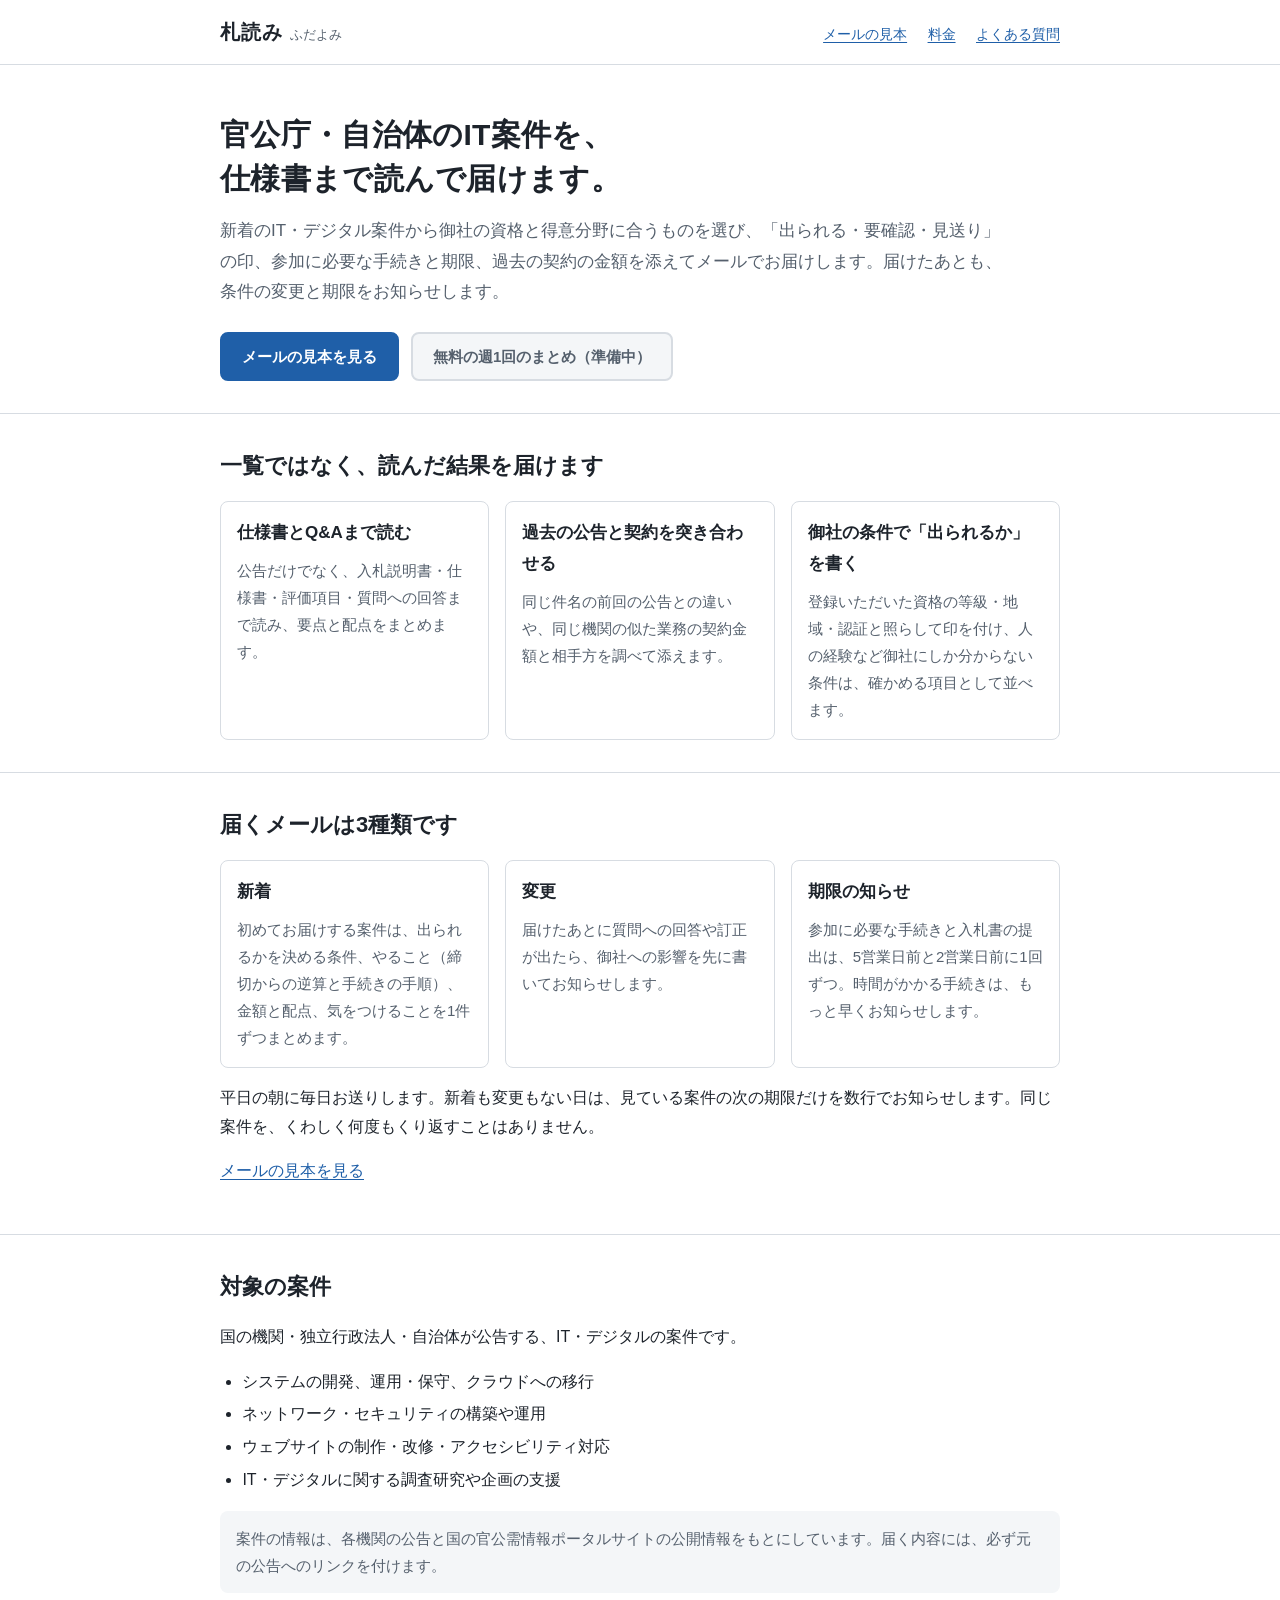
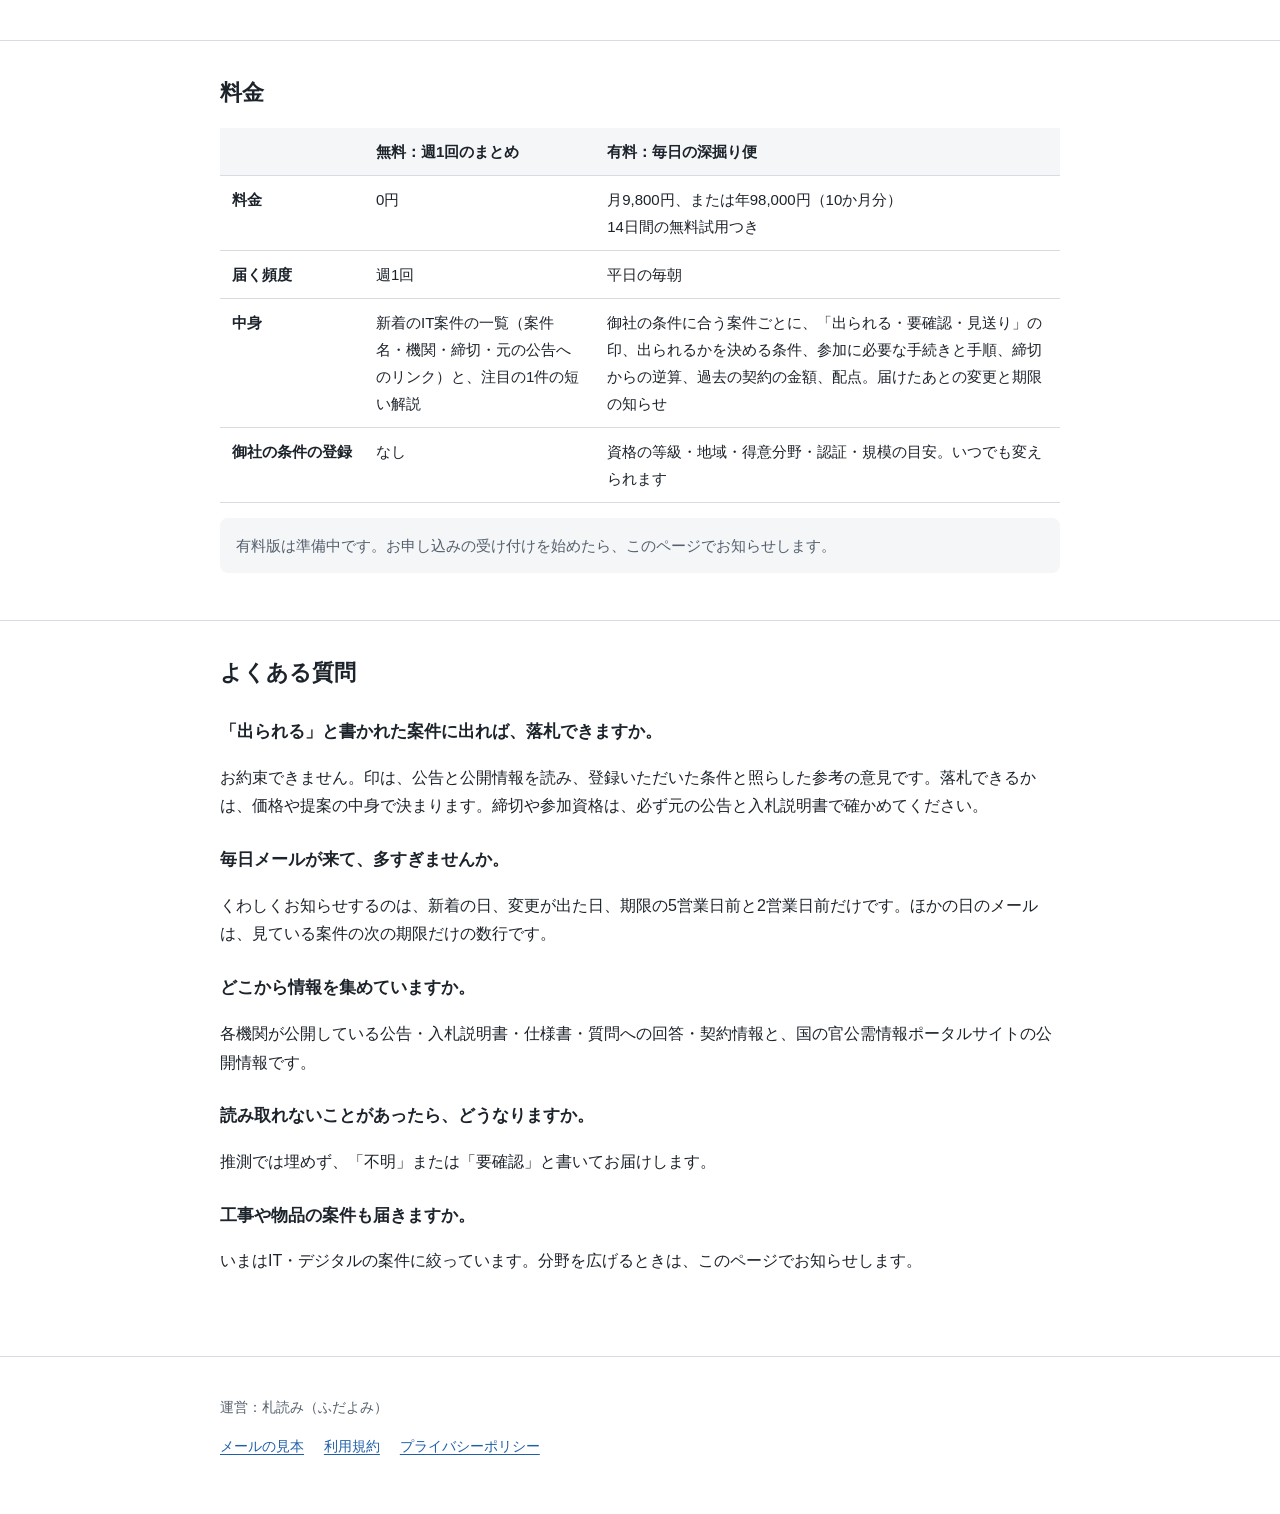
==== index.html @ 035d8d0e "札読みのサイトを公開する（トップ、メールの見本、案件ページ、利用規約、プライバシーポリシー） Co-Authored-By: Claude Opus 5.5 <noreply@anthropic.co" ====
<!doctype html>
<html lang="ja">
<head>
<meta charset="utf-8">
<meta name="viewport" content="width=device-width, initial-scale=1">
<title>札読み｜官公庁・自治体のIT案件を、仕様書まで読んで届ける</title>
<meta name="description" content="官公庁・自治体のIT・デジタル案件を、公告・仕様書・Q&Aまで読み、御社が出られるか、参加に必要な手続きと期限、過去の契約の金額を添えてメールで届けます。">
<link rel="stylesheet" href="style.css">
</head>
<body>
<a class="skip" href="#main">本文へ移動</a>
<header class="site">
  <div class="wrap">
    <a class="brand" href="./">札読み<small>ふだよみ</small></a>
    <nav class="site" aria-label="サイト内">
      <a href="samples/">メールの見本</a>
      <a href="#price">料金</a>
      <a href="#faq">よくある質問</a>
    </nav>
  </div>
</header>

<main id="main">
  <div class="wrap">
    <div class="hero">
      <h1>官公庁・自治体のIT案件を、<br>仕様書まで読んで届けます。</h1>
      <p class="lead">新着のIT・デジタル案件から御社の資格と得意分野に合うものを選び、「出られる・要確認・見送り」の印、参加に必要な手続きと期限、過去の契約の金額を添えてメールでお届けします。届けたあとも、条件の変更と期限をお知らせします。</p>
      <div class="actions">
        <a class="btn primary" href="samples/">メールの見本を見る</a>
        <span class="btn secondary" aria-disabled="true">無料の週1回のまとめ（準備中）</span>
      </div>
    </div>
  </div>

  <section aria-labelledby="why">
    <div class="wrap">
      <h2 id="why">一覧ではなく、読んだ結果を届けます</h2>
      <div class="grid3">
        <div class="card">
          <h3>仕様書とQ&amp;Aまで読む</h3>
          <p>公告だけでなく、入札説明書・仕様書・評価項目・質問への回答まで読み、要点と配点をまとめます。</p>
        </div>
        <div class="card">
          <h3>過去の公告と契約を突き合わせる</h3>
          <p>同じ件名の前回の公告との違いや、同じ機関の似た業務の契約金額と相手方を調べて添えます。</p>
        </div>
        <div class="card">
          <h3>御社の条件で「出られるか」を書く</h3>
          <p>登録いただいた資格の等級・地域・認証と照らして印を付け、人の経験など御社にしか分からない条件は、確かめる項目として並べます。</p>
        </div>
      </div>
    </div>
  </section>

  <section aria-labelledby="mail">
    <div class="wrap">
      <h2 id="mail">届くメールは3種類です</h2>
      <div class="grid3">
        <div class="card">
          <h3>新着</h3>
          <p>初めてお届けする案件は、出られるかを決める条件、やること（締切からの逆算と手続きの手順）、金額と配点、気をつけることを1件ずつまとめます。</p>
        </div>
        <div class="card">
          <h3>変更</h3>
          <p>届けたあとに質問への回答や訂正が出たら、御社への影響を先に書いてお知らせします。</p>
        </div>
        <div class="card">
          <h3>期限の知らせ</h3>
          <p>参加に必要な手続きと入札書の提出は、5営業日前と2営業日前に1回ずつ。時間がかかる手続きは、もっと早くお知らせします。</p>
        </div>
      </div>
      <p>平日の朝に毎日お送りします。新着も変更もない日は、見ている案件の次の期限だけを数行でお知らせします。同じ案件を、くわしく何度もくり返すことはありません。</p>
      <p><a href="samples/">メールの見本を見る</a></p>
    </div>
  </section>

  <section aria-labelledby="scope">
    <div class="wrap">
      <h2 id="scope">対象の案件</h2>
      <p>国の機関・独立行政法人・自治体が公告する、IT・デジタルの案件です。</p>
      <ul>
        <li>システムの開発、運用・保守、クラウドへの移行</li>
        <li>ネットワーク・セキュリティの構築や運用</li>
        <li>ウェブサイトの制作・改修・アクセシビリティ対応</li>
        <li>IT・デジタルに関する調査研究や企画の支援</li>
      </ul>
      <p class="note">案件の情報は、各機関の公告と国の官公需情報ポータルサイトの公開情報をもとにしています。届く内容には、必ず元の公告へのリンクを付けます。</p>
    </div>
  </section>

  <section id="price" aria-labelledby="price-h">
    <div class="wrap">
      <h2 id="price-h">料金</h2>
      <div class="table-scroll">
        <table>
          <thead>
            <tr><th scope="col"></th><th scope="col">無料：週1回のまとめ</th><th scope="col">有料：毎日の深掘り便</th></tr>
          </thead>
          <tbody>
            <tr><th scope="row">料金</th><td>0円</td><td>月9,800円、または年98,000円（10か月分）<br>14日間の無料試用つき</td></tr>
            <tr><th scope="row">届く頻度</th><td>週1回</td><td>平日の毎朝</td></tr>
            <tr><th scope="row">中身</th><td>新着のIT案件の一覧（案件名・機関・締切・元の公告へのリンク）と、注目の1件の短い解説</td><td>御社の条件に合う案件ごとに、「出られる・要確認・見送り」の印、出られるかを決める条件、参加に必要な手続きと手順、締切からの逆算、過去の契約の金額、配点。届けたあとの変更と期限の知らせ</td></tr>
            <tr><th scope="row">御社の条件の登録</th><td>なし</td><td>資格の等級・地域・得意分野・認証・規模の目安。いつでも変えられます</td></tr>
          </tbody>
        </table>
      </div>
      <p class="note">有料版は準備中です。お申し込みの受け付けを始めたら、このページでお知らせします。</p>
    </div>
  </section>

  <section id="faq" aria-labelledby="faq-h">
    <div class="wrap">
      <h2 id="faq-h">よくある質問</h2>
      <h3>「出られる」と書かれた案件に出れば、落札できますか。</h3>
      <p>お約束できません。印は、公告と公開情報を読み、登録いただいた条件と照らした参考の意見です。落札できるかは、価格や提案の中身で決まります。締切や参加資格は、必ず元の公告と入札説明書で確かめてください。</p>
      <h3>毎日メールが来て、多すぎませんか。</h3>
      <p>くわしくお知らせするのは、新着の日、変更が出た日、期限の5営業日前と2営業日前だけです。ほかの日のメールは、見ている案件の次の期限だけの数行です。</p>
      <h3>どこから情報を集めていますか。</h3>
      <p>各機関が公開している公告・入札説明書・仕様書・質問への回答・契約情報と、国の官公需情報ポータルサイトの公開情報です。</p>
      <h3>読み取れないことがあったら、どうなりますか。</h3>
      <p>推測では埋めず、「不明」または「要確認」と書いてお届けします。</p>
      <h3>工事や物品の案件も届きますか。</h3>
      <p>いまはIT・デジタルの案件に絞っています。分野を広げるときは、このページでお知らせします。</p>
    </div>
  </section>
</main>

<footer class="site">
  <div class="wrap">
    <p>運営：札読み（ふだよみ）</p>
    <p>
      <a href="samples/">メールの見本</a>
      <a href="terms.html">利用規約</a>
      <a href="privacy.html">プライバシーポリシー</a>
    </p>
  </div>
</footer>
</body>
</html>
---- style.css ----
:root {
  --ink: #1d232b;
  --quiet: #55606d;
  --line: #d7dce2;
  --paper: #ffffff;
  --band: #f4f6f8;
  --accent: #1f5fa8;
  --accent-ink: #ffffff;
  --mark: #fff4d6;
}

* { box-sizing: border-box; }

html { -webkit-text-size-adjust: 100%; }

body {
  margin: 0;
  background: var(--paper);
  color: var(--ink);
  font-family: "Hiragino Sans", "Hiragino Kaku Gothic ProN", "Noto Sans JP", "Yu Gothic UI", "Meiryo", sans-serif;
  font-size: 16px;
  line-height: 1.8;
}

a { color: var(--accent); text-underline-offset: 3px; }
a:focus-visible, button:focus-visible { outline: 3px solid var(--accent); outline-offset: 2px; }

.skip {
  position: absolute; left: -9999px; top: 0;
  background: var(--ink); color: #fff; padding: 8px 12px;
}
.skip:focus { left: 8px; top: 8px; }

.wrap { max-width: 880px; margin: 0 auto; padding: 0 20px; }

header.site {
  border-bottom: 1px solid var(--line);
}
header.site .wrap {
  display: flex; align-items: baseline; justify-content: space-between;
  gap: 16px; padding-top: 14px; padding-bottom: 14px; flex-wrap: wrap;
}
.brand { font-weight: 700; font-size: 20px; color: var(--ink); text-decoration: none; letter-spacing: .04em; }
.brand small { font-weight: 400; font-size: 13px; color: var(--quiet); margin-left: 8px; letter-spacing: 0; }
nav.site a { margin-left: 16px; font-size: 14px; }
nav.site a:first-child { margin-left: 0; }

.hero { padding: 48px 0 32px; }
.hero h1 { font-size: 30px; line-height: 1.45; margin: 0 0 16px; letter-spacing: .01em; }
.hero p.lead { font-size: 17px; color: var(--quiet); margin: 0 0 24px; max-width: 46em; }

.actions { display: flex; gap: 12px; flex-wrap: wrap; }
.btn {
  display: inline-block; padding: 12px 20px; border-radius: 8px;
  font-weight: 700; text-decoration: none; font-size: 15px; line-height: 1.4;
  border: 2px solid var(--accent);
}
.btn.primary { background: var(--accent); color: var(--accent-ink); }
.btn.secondary { background: transparent; color: var(--accent); }
.btn[aria-disabled="true"] { border-color: var(--line); color: var(--quiet); background: var(--band); cursor: default; }

section { padding: 32px 0; border-top: 1px solid var(--line); }
section h2 { font-size: 22px; margin: 0 0 16px; }
section h3 { font-size: 17px; margin: 24px 0 8px; }

.grid3 { display: grid; grid-template-columns: repeat(3, 1fr); gap: 16px; }
.card { border: 1px solid var(--line); border-radius: 8px; padding: 16px; }
.card h3 { margin-top: 0; }
.card p { margin: 0; color: var(--quiet); font-size: 15px; }

table { width: 100%; border-collapse: collapse; font-size: 15px; }
th, td { text-align: left; vertical-align: top; padding: 10px 12px; border-bottom: 1px solid var(--line); }
thead th { background: var(--band); font-weight: 700; }
tbody th { font-weight: 700; white-space: nowrap; }
.table-scroll { overflow-x: auto; }

.note { background: var(--band); border-radius: 8px; padding: 14px 16px; font-size: 15px; color: var(--quiet); }
.verdict { background: var(--mark); border-radius: 8px; padding: 16px; margin: 0 0 8px; }
.verdict strong { display: block; font-size: 17px; margin-bottom: 4px; }

ol, ul { padding-left: 1.4em; }
li { margin: 4px 0; }

footer.site { border-top: 1px solid var(--line); margin-top: 32px; padding: 24px 0 40px; font-size: 14px; color: var(--quiet); }
footer.site a { margin-right: 16px; }

.meta { font-size: 14px; color: var(--quiet); margin: 0 0 16px; }

@media (max-width: 720px) {
  .hero h1 { font-size: 24px; }
  .grid3 { grid-template-columns: 1fr; }
  nav.site a { margin-left: 12px; }
  tbody th { white-space: normal; min-width: 6.5em; }
  th, td { padding: 10px 8px; }
}

.small { font-size: 13px; color: var(--quiet); }
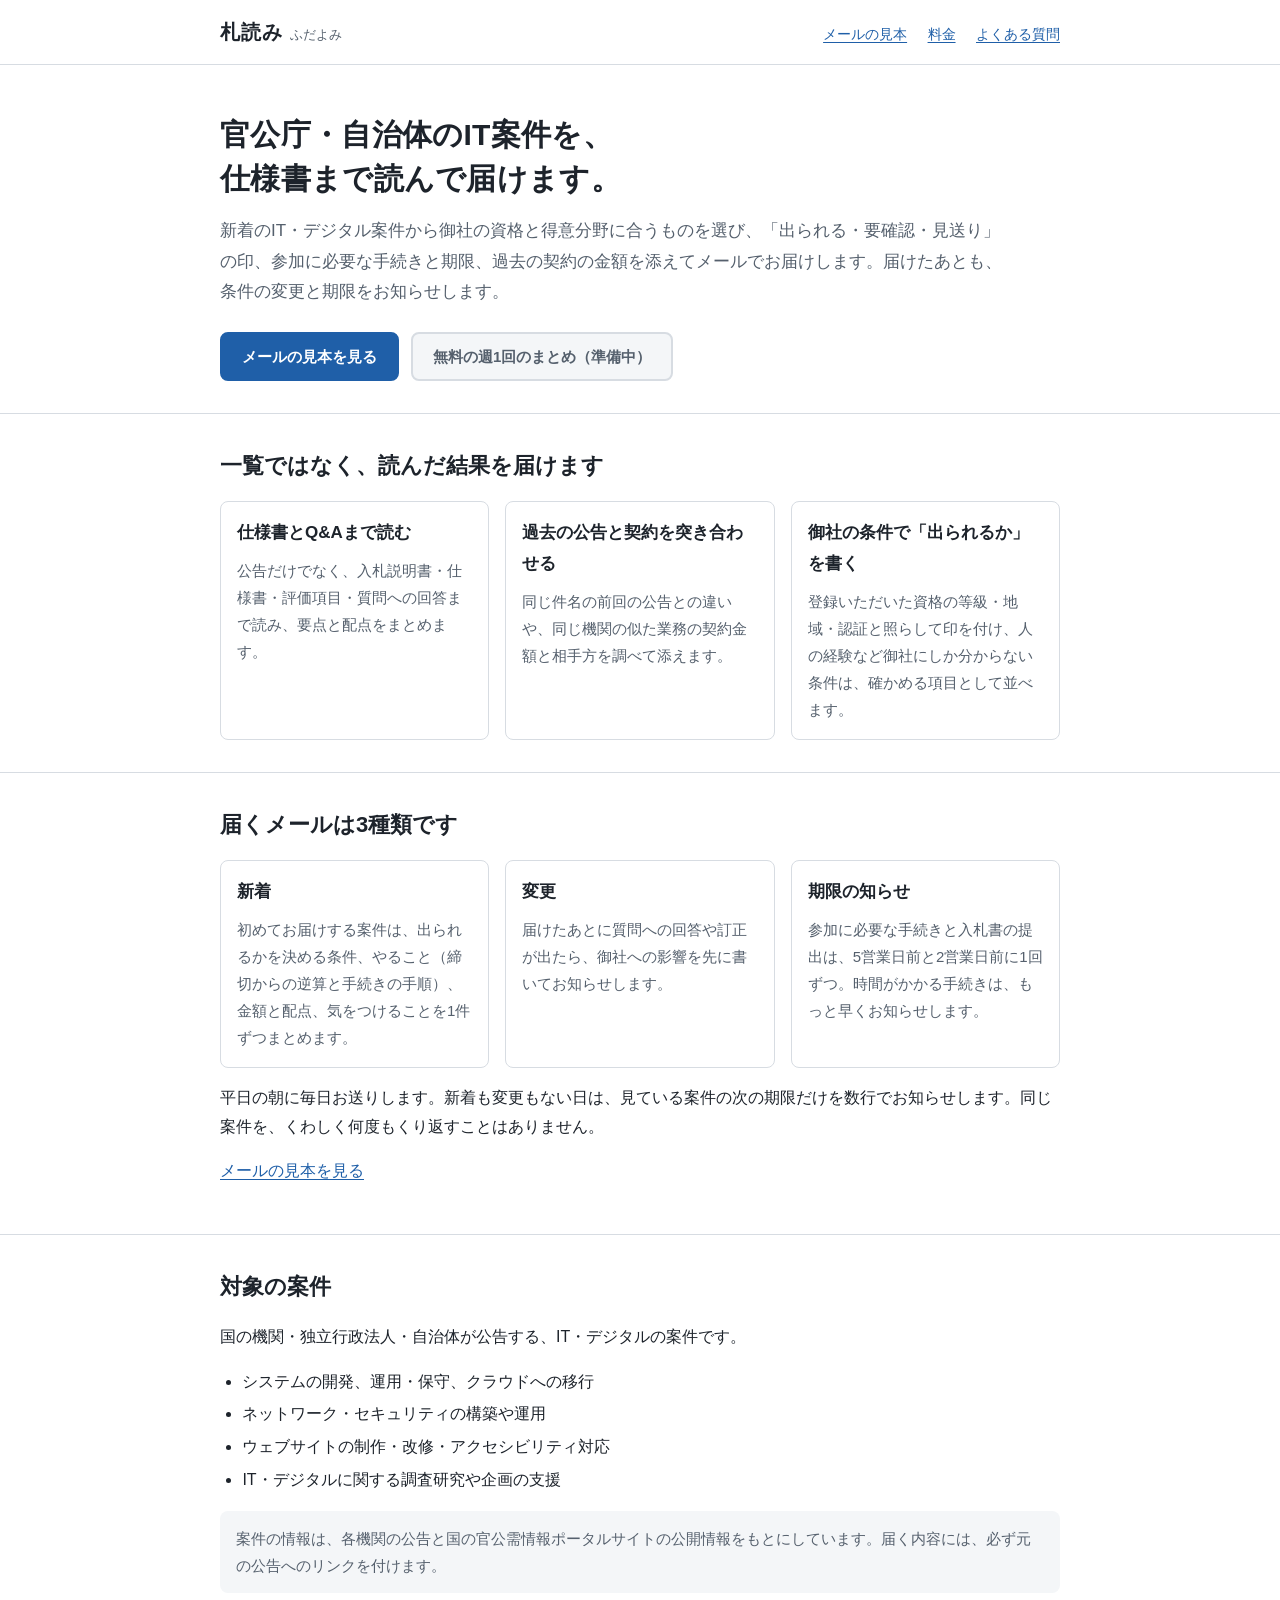
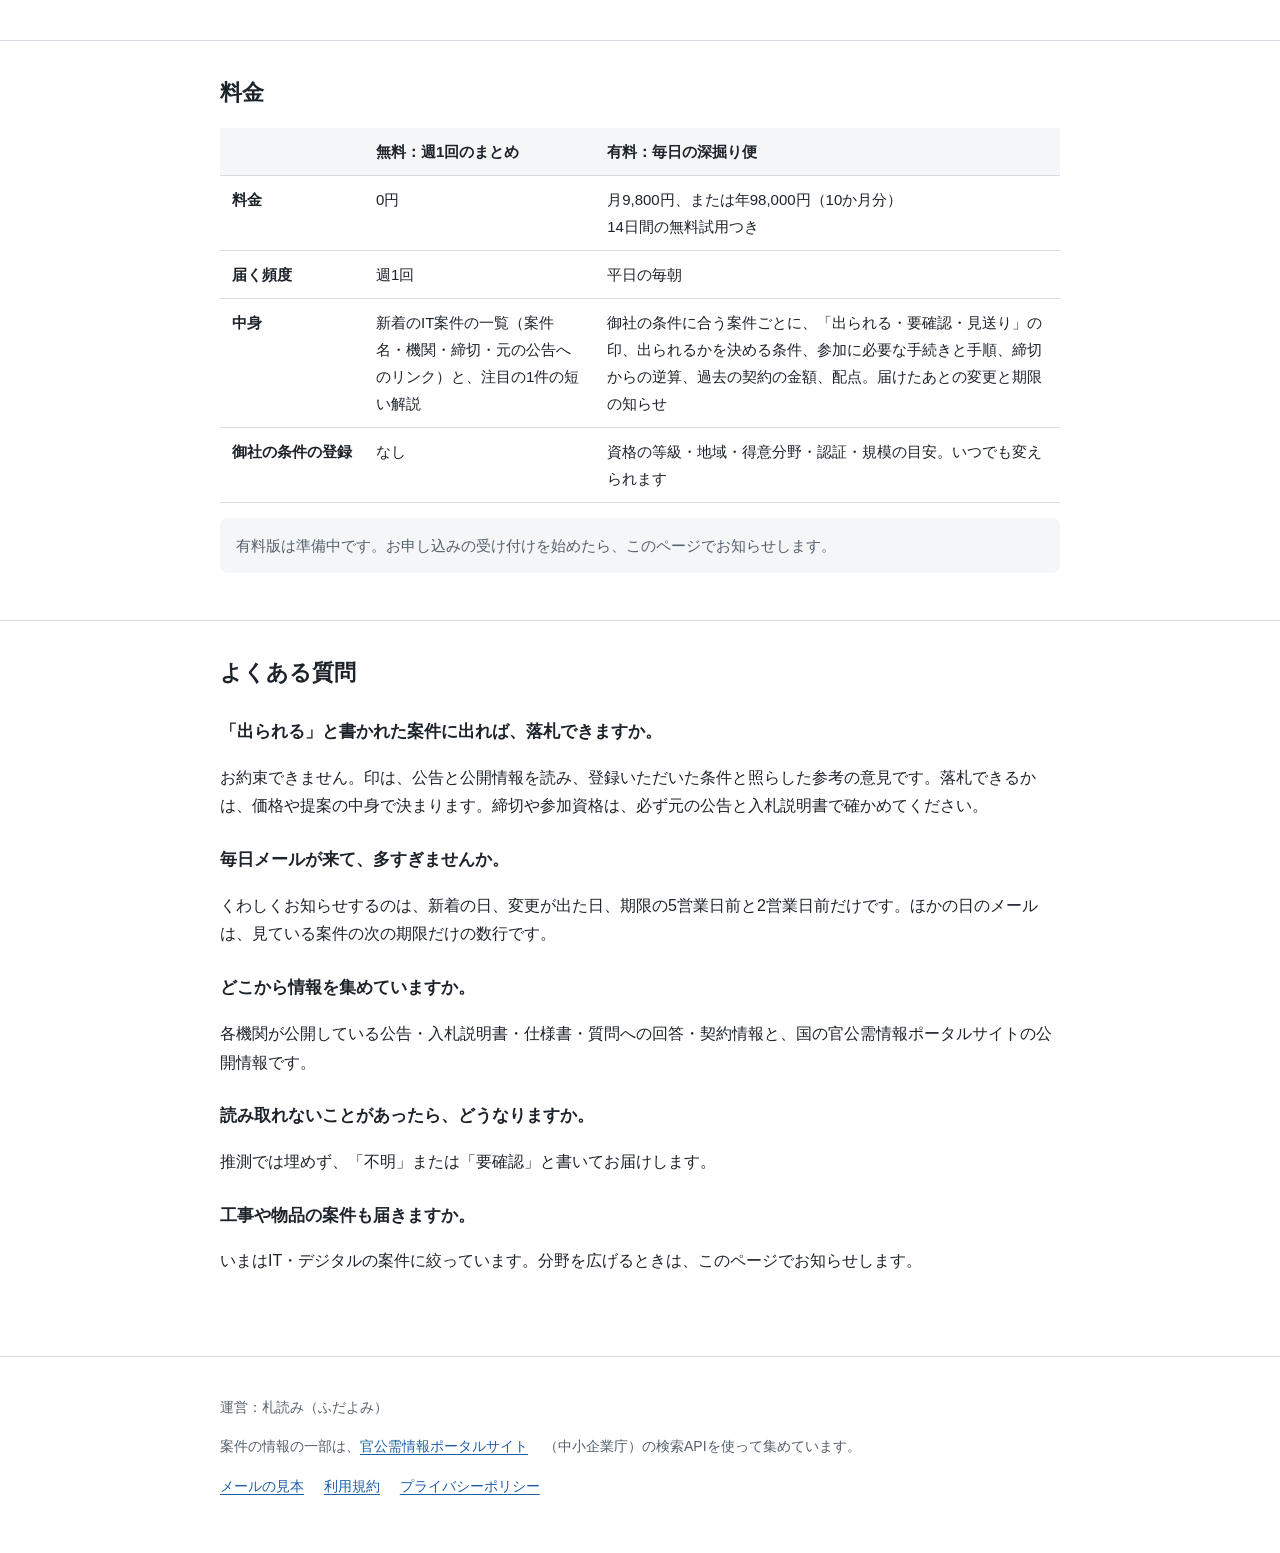
==== commit ef35d17f: "官公需情報ポータルサイトの検索APIを使う旨とリンクを、各ページの末尾に入れる Co-Authored-By: Claude Opus 5.5 <noreply@anthropic.com> Clau" ====
--- a/index.html
+++ b/index.html
@@ -128,6 +128,7 @@
 <footer class="site">
   <div class="wrap">
     <p>運営：札読み（ふだよみ）</p>
+    <p>案件の情報の一部は、<a href="https://www.kkj.go.jp/s/">官公需情報ポータルサイト</a>（中小企業庁）の検索APIを使って集めています。</p>
     <p>
       <a href="samples/">メールの見本</a>
       <a href="terms.html">利用規約</a>
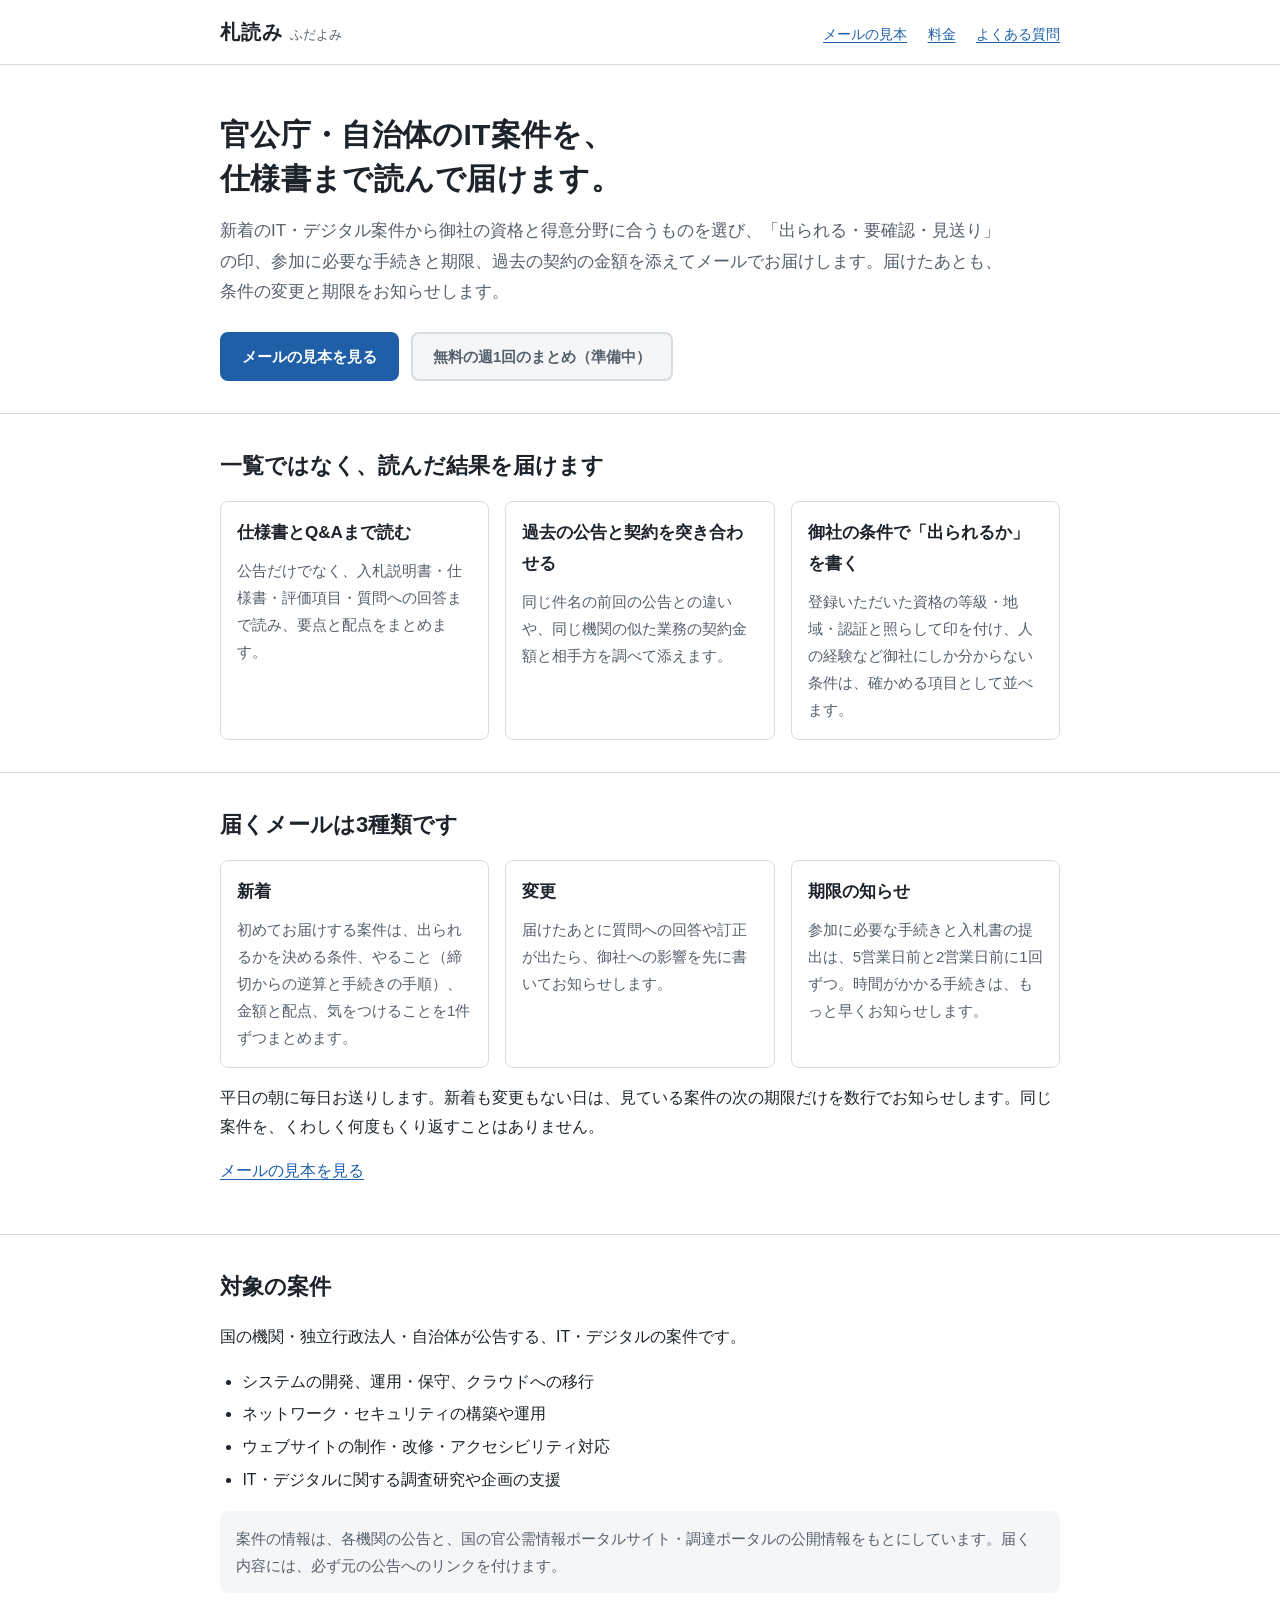
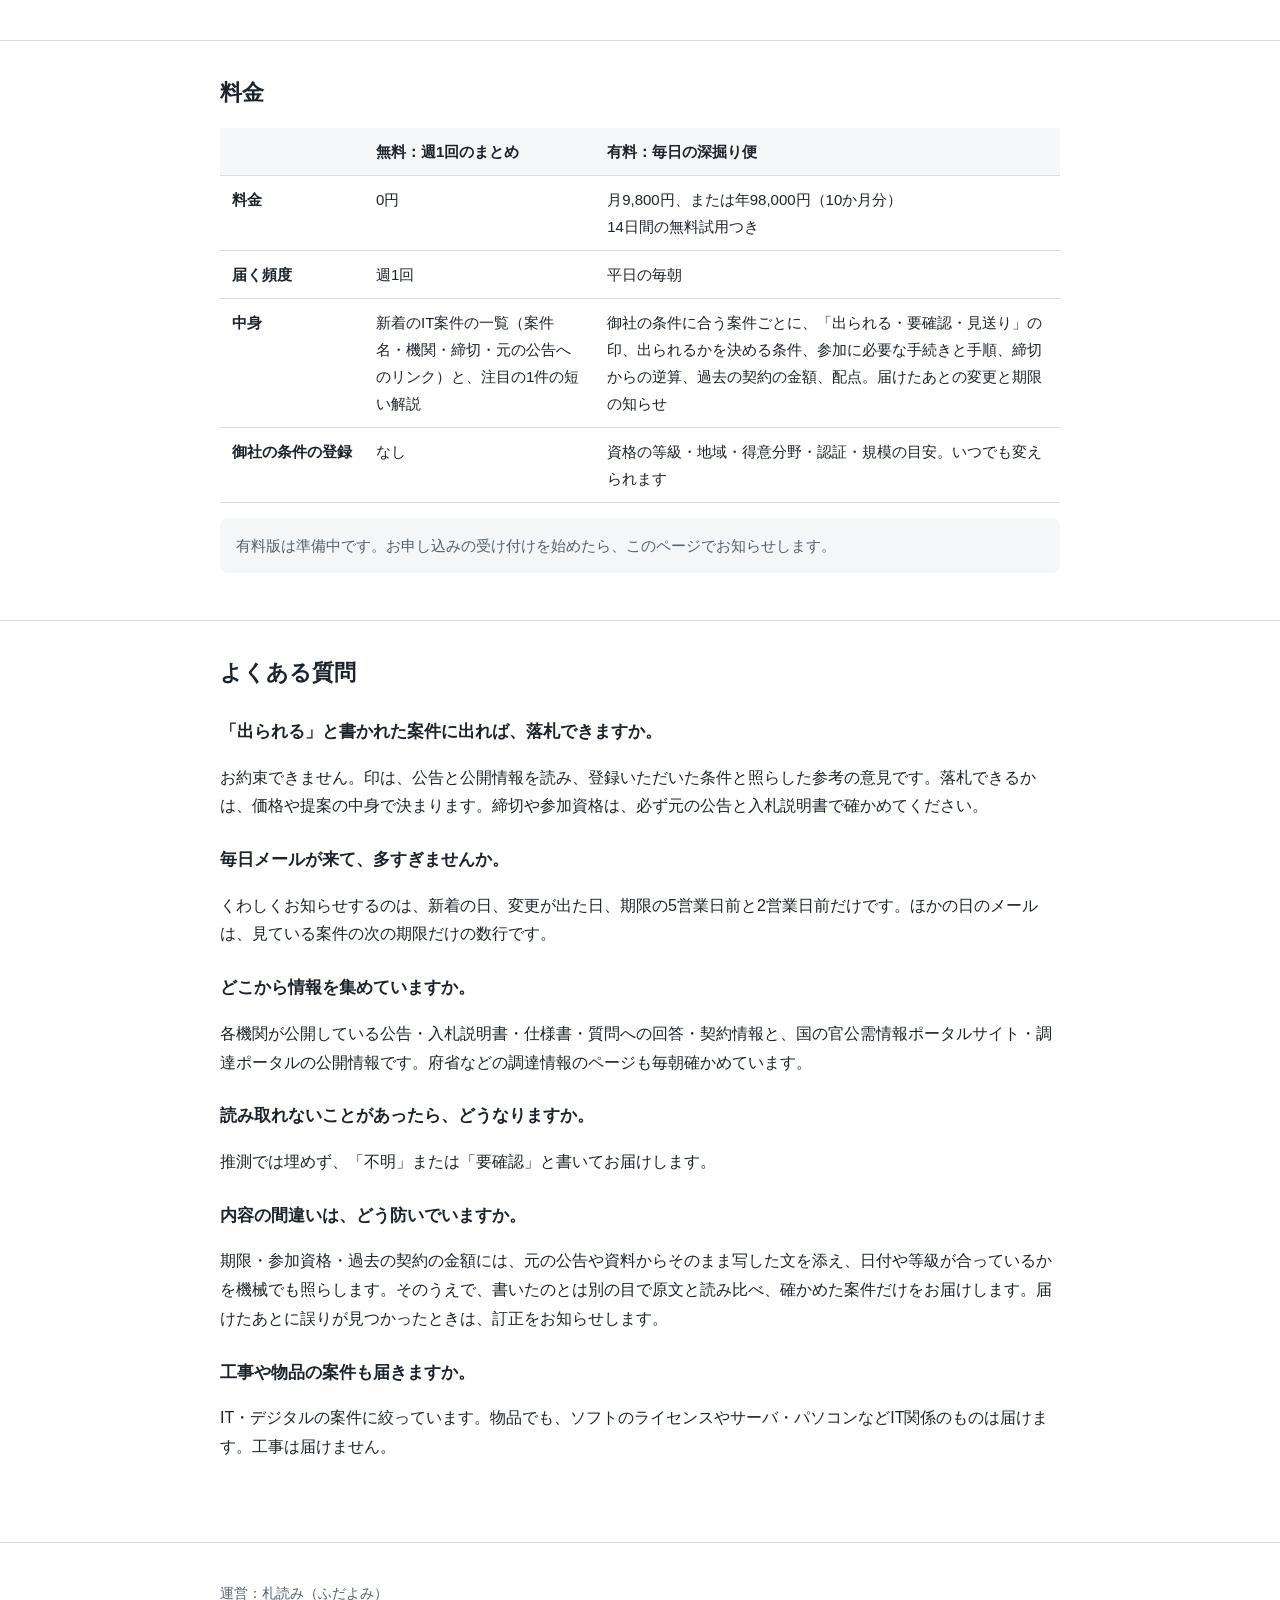
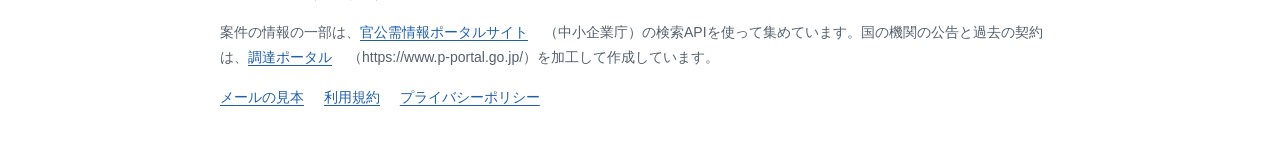
==== commit 93b43593: "調達ポータルの出典を足し、よくある質問を今の中身（物品のIT・間違いの防ぎ方）に合わせる Co-Authored-By: Claude Opus 5.5 <noreply@anthropic.com>" ====
--- a/index.html
+++ b/index.html
@@ -84,7 +84,7 @@
         <li>ウェブサイトの制作・改修・アクセシビリティ対応</li>
         <li>IT・デジタルに関する調査研究や企画の支援</li>
       </ul>
-      <p class="note">案件の情報は、各機関の公告と国の官公需情報ポータルサイトの公開情報をもとにしています。届く内容には、必ず元の公告へのリンクを付けます。</p>
+      <p class="note">案件の情報は、各機関の公告と、国の官公需情報ポータルサイト・調達ポータルの公開情報をもとにしています。届く内容には、必ず元の公告へのリンクを付けます。</p>
     </div>
   </section>
 
@@ -116,11 +116,13 @@
       <h3>毎日メールが来て、多すぎませんか。</h3>
       <p>くわしくお知らせするのは、新着の日、変更が出た日、期限の5営業日前と2営業日前だけです。ほかの日のメールは、見ている案件の次の期限だけの数行です。</p>
       <h3>どこから情報を集めていますか。</h3>
-      <p>各機関が公開している公告・入札説明書・仕様書・質問への回答・契約情報と、国の官公需情報ポータルサイトの公開情報です。</p>
+      <p>各機関が公開している公告・入札説明書・仕様書・質問への回答・契約情報と、国の官公需情報ポータルサイト・調達ポータルの公開情報です。府省などの調達情報のページも毎朝確かめています。</p>
       <h3>読み取れないことがあったら、どうなりますか。</h3>
       <p>推測では埋めず、「不明」または「要確認」と書いてお届けします。</p>
+      <h3>内容の間違いは、どう防いでいますか。</h3>
+      <p>期限・参加資格・過去の契約の金額には、元の公告や資料からそのまま写した文を添え、日付や等級が合っているかを機械でも照らします。そのうえで、書いたのとは別の目で原文と読み比べ、確かめた案件だけをお届けします。届けたあとに誤りが見つかったときは、訂正をお知らせします。</p>
       <h3>工事や物品の案件も届きますか。</h3>
-      <p>いまはIT・デジタルの案件に絞っています。分野を広げるときは、このページでお知らせします。</p>
+      <p>IT・デジタルの案件に絞っています。物品でも、ソフトのライセンスやサーバ・パソコンなどIT関係のものは届けます。工事は届けません。</p>
     </div>
   </section>
 </main>
@@ -128,7 +130,7 @@
 <footer class="site">
   <div class="wrap">
     <p>運営：札読み（ふだよみ）</p>
-    <p>案件の情報の一部は、<a href="https://www.kkj.go.jp/s/">官公需情報ポータルサイト</a>（中小企業庁）の検索APIを使って集めています。</p>
+    <p>案件の情報の一部は、<a href="https://www.kkj.go.jp/s/">官公需情報ポータルサイト</a>（中小企業庁）の検索APIを使って集めています。国の機関の公告と過去の契約は、<a href="https://www.p-portal.go.jp/">調達ポータル</a>（https://www.p-portal.go.jp/）を加工して作成しています。</p>
     <p>
       <a href="samples/">メールの見本</a>
       <a href="terms.html">利用規約</a>
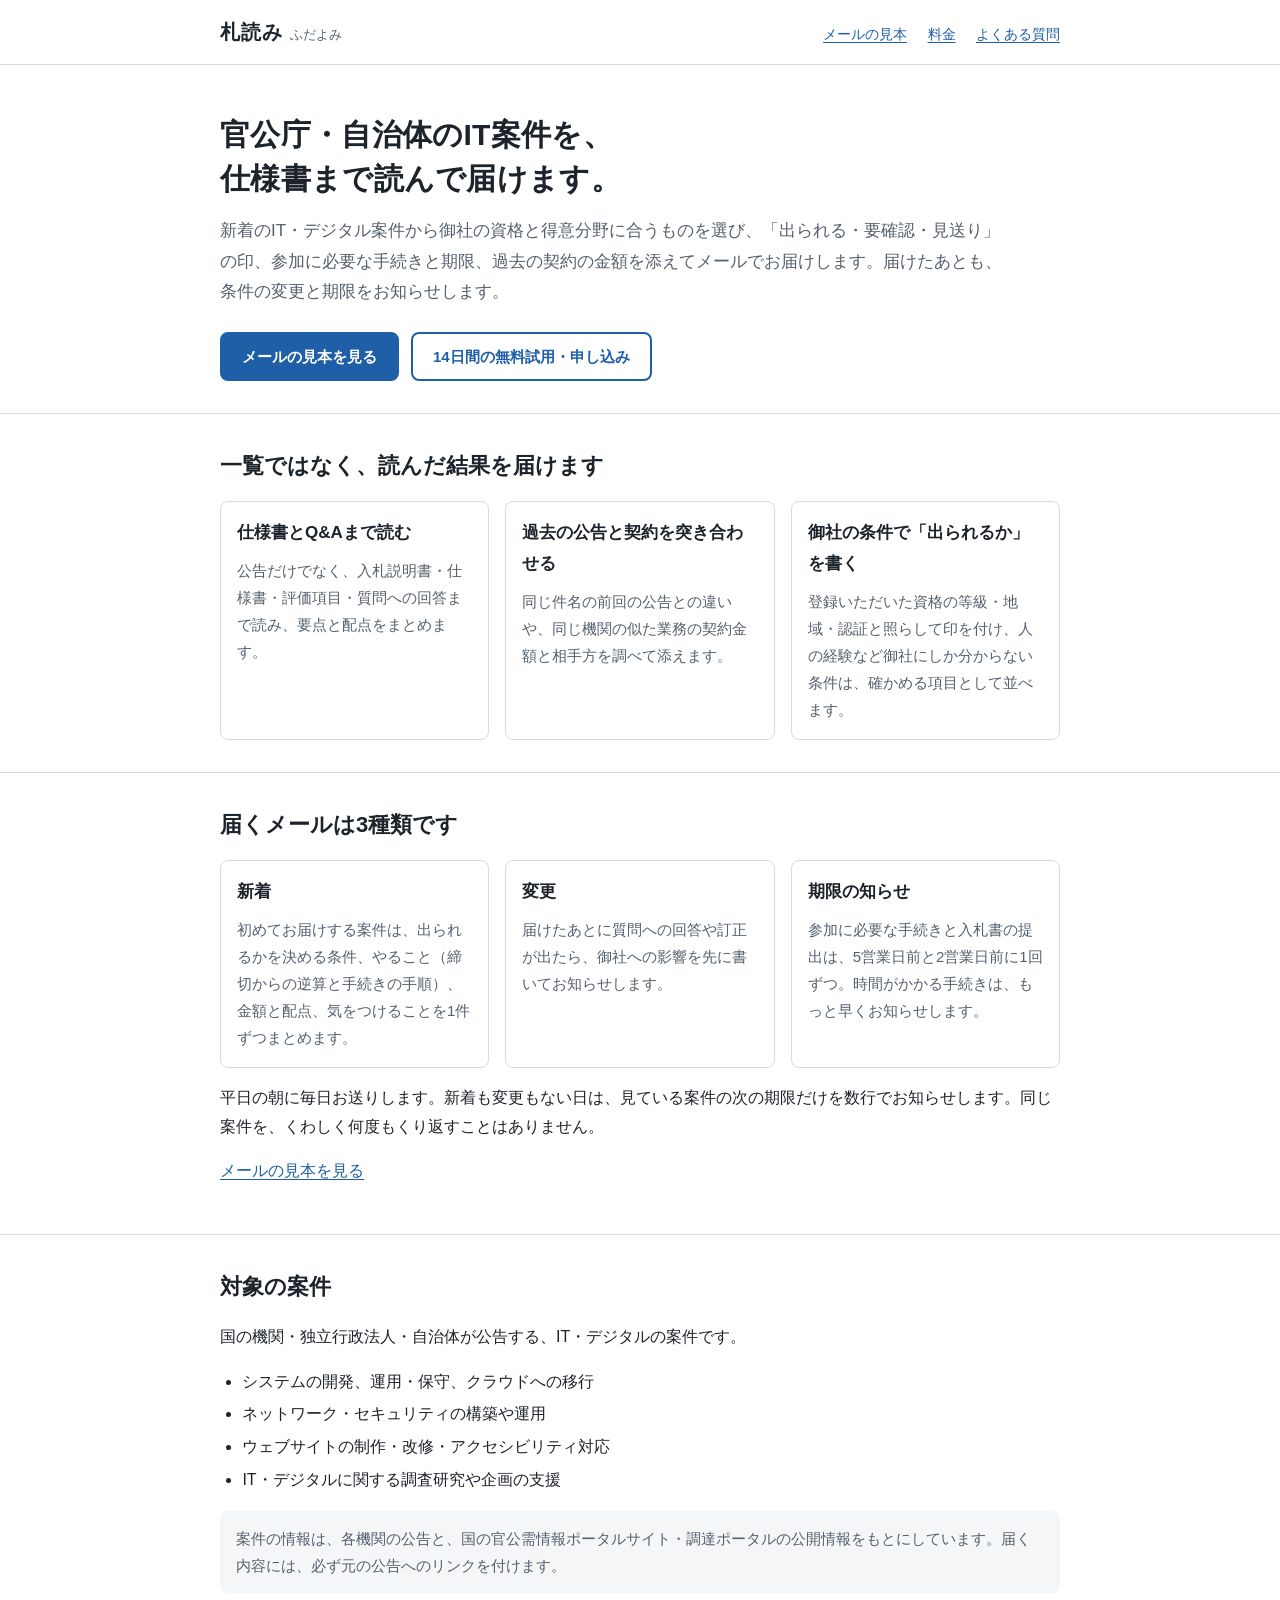
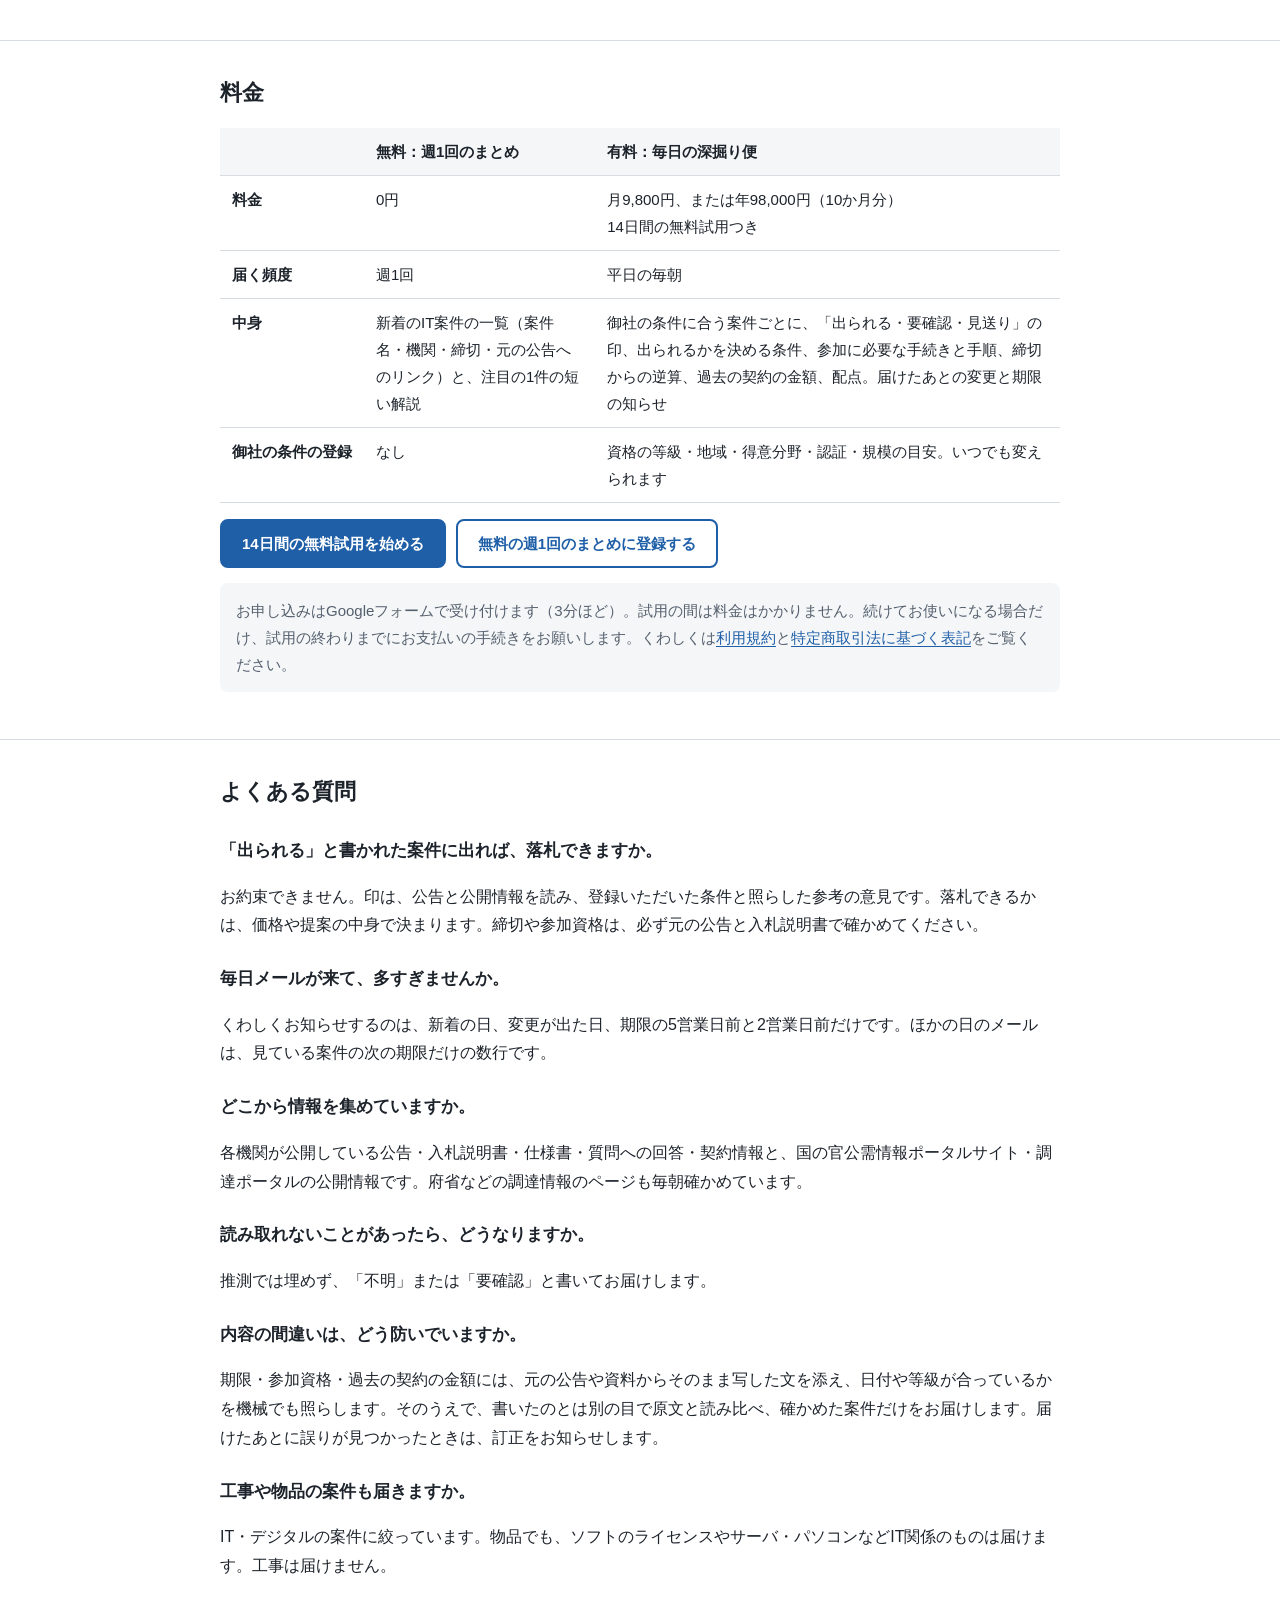
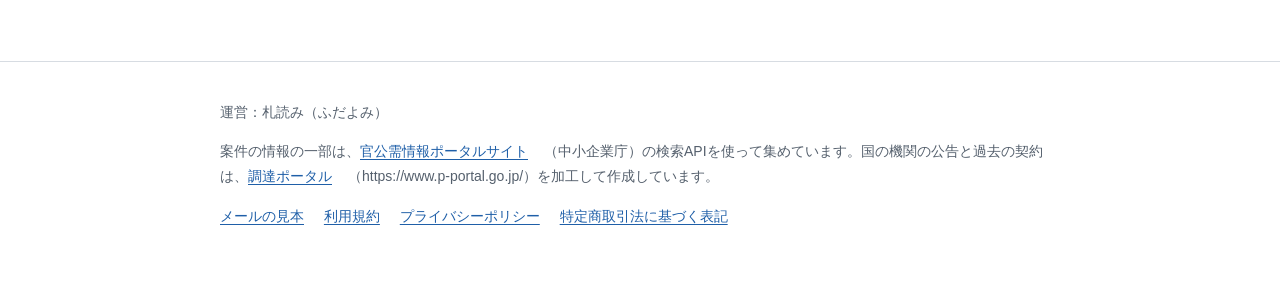
==== commit d2993200: "公開の準備：特定商取引法に基づく表記、利用規約の料金・試用・解約、申し込みのボタン（フォームのURLとLAUNCH_DATEは公開のときに入れる） Co-Authored-By: Claude Opu" ====
--- a/index.html
+++ b/index.html
@@ -27,7 +27,7 @@
       <p class="lead">新着のIT・デジタル案件から御社の資格と得意分野に合うものを選び、「出られる・要確認・見送り」の印、参加に必要な手続きと期限、過去の契約の金額を添えてメールでお届けします。届けたあとも、条件の変更と期限をお知らせします。</p>
       <div class="actions">
         <a class="btn primary" href="samples/">メールの見本を見る</a>
-        <span class="btn secondary" aria-disabled="true">無料の週1回のまとめ（準備中）</span>
+        <a class="btn secondary" href="#price">14日間の無料試用・申し込み</a>
       </div>
     </div>
   </div>
@@ -104,7 +104,8 @@
           </tbody>
         </table>
       </div>
-      <p class="note">有料版は準備中です。お申し込みの受け付けを始めたら、このページでお知らせします。</p>
+      <p class="cta-row"><a class="btn primary" href="SIGNUP_FORM_URL">14日間の無料試用を始める</a> <a class="btn secondary" href="SIGNUP_FORM_URL">無料の週1回のまとめに登録する</a></p>
+      <p class="note">お申し込みはGoogleフォームで受け付けます（3分ほど）。試用の間は料金はかかりません。続けてお使いになる場合だけ、試用の終わりまでにお支払いの手続きをお願いします。くわしくは<a href="terms.html">利用規約</a>と<a href="tokushoho.html">特定商取引法に基づく表記</a>をご覧ください。</p>
     </div>
   </section>
 
@@ -134,7 +135,7 @@
     <p>
       <a href="samples/">メールの見本</a>
       <a href="terms.html">利用規約</a>
-      <a href="privacy.html">プライバシーポリシー</a>
+      <a href="privacy.html">プライバシーポリシー</a> <a href="tokushoho.html">特定商取引法に基づく表記</a>
     </p>
   </div>
 </footer>
--- a/style.css
+++ b/style.css
@@ -95,3 +95,5 @@
 }
 
 .small { font-size: 13px; color: var(--quiet); }
+
+.cta-row { display: flex; flex-wrap: wrap; gap: 10px; margin: 16px 0 8px; }
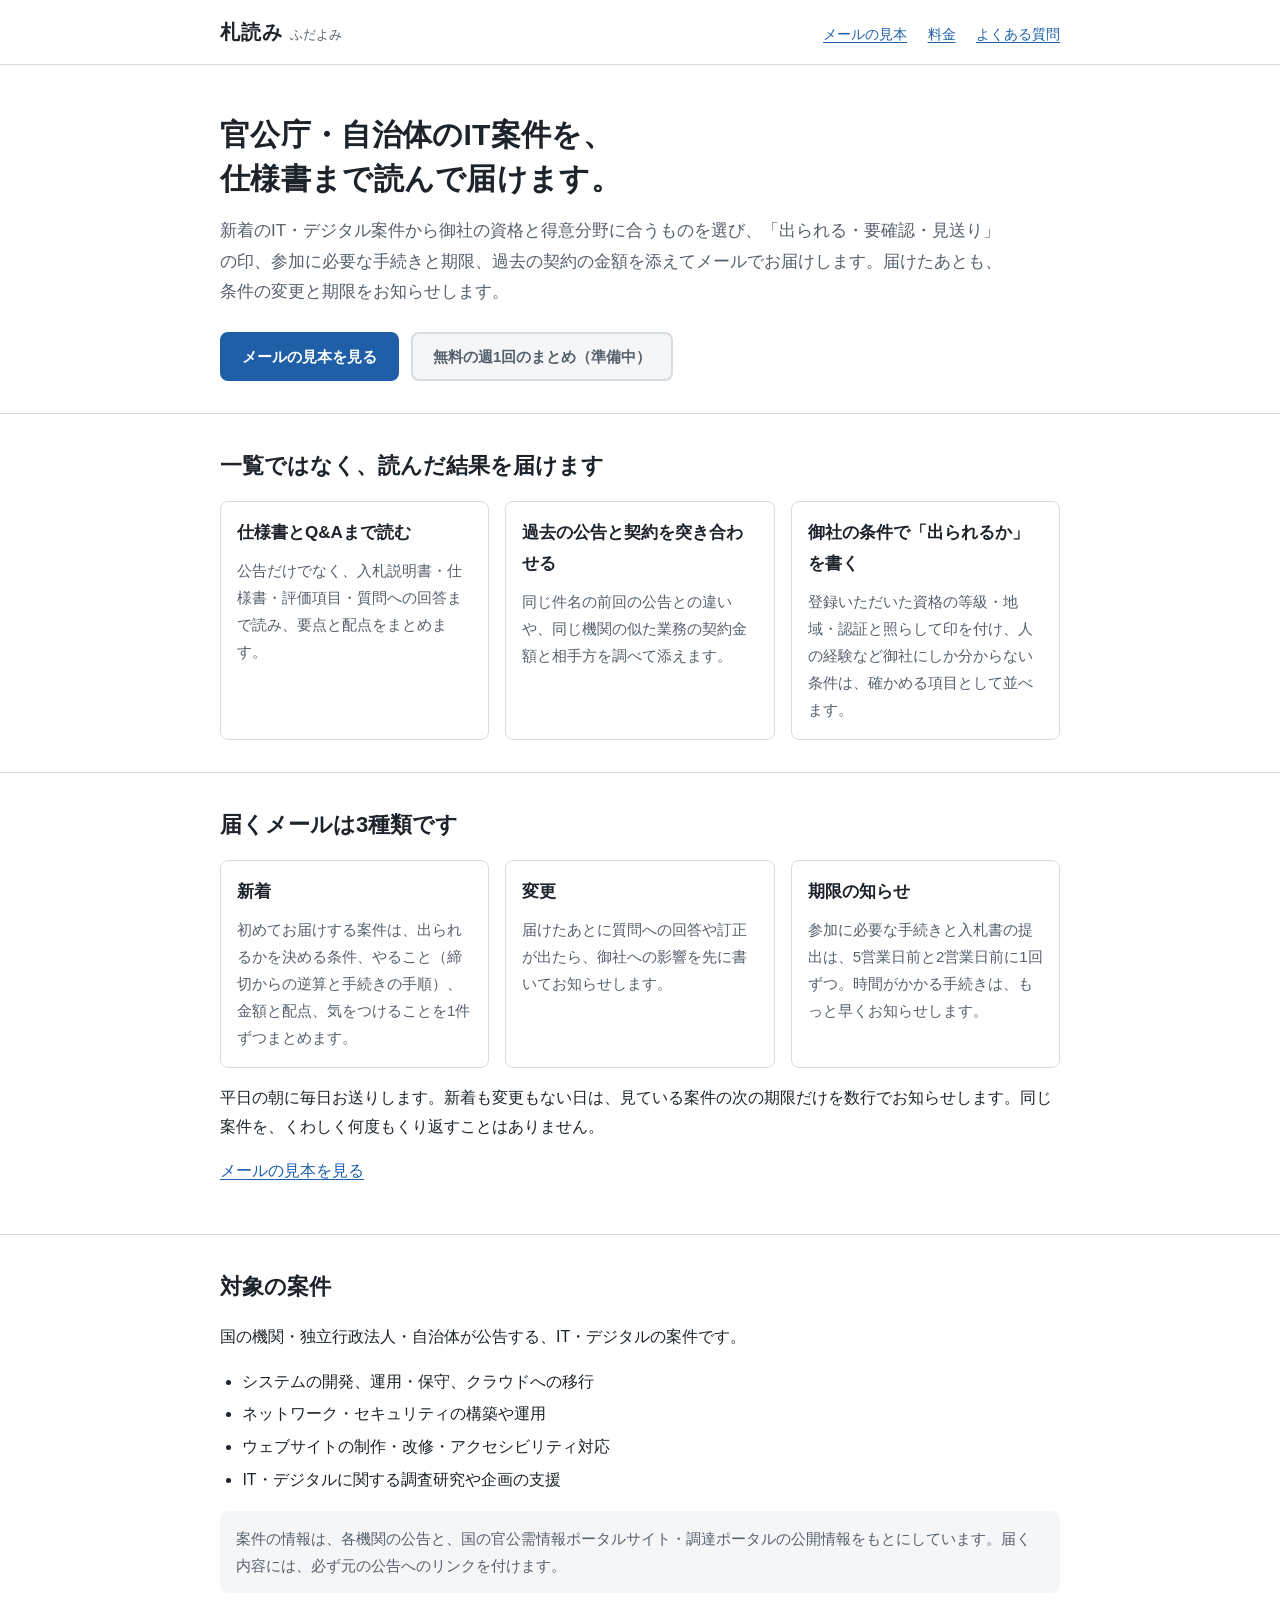
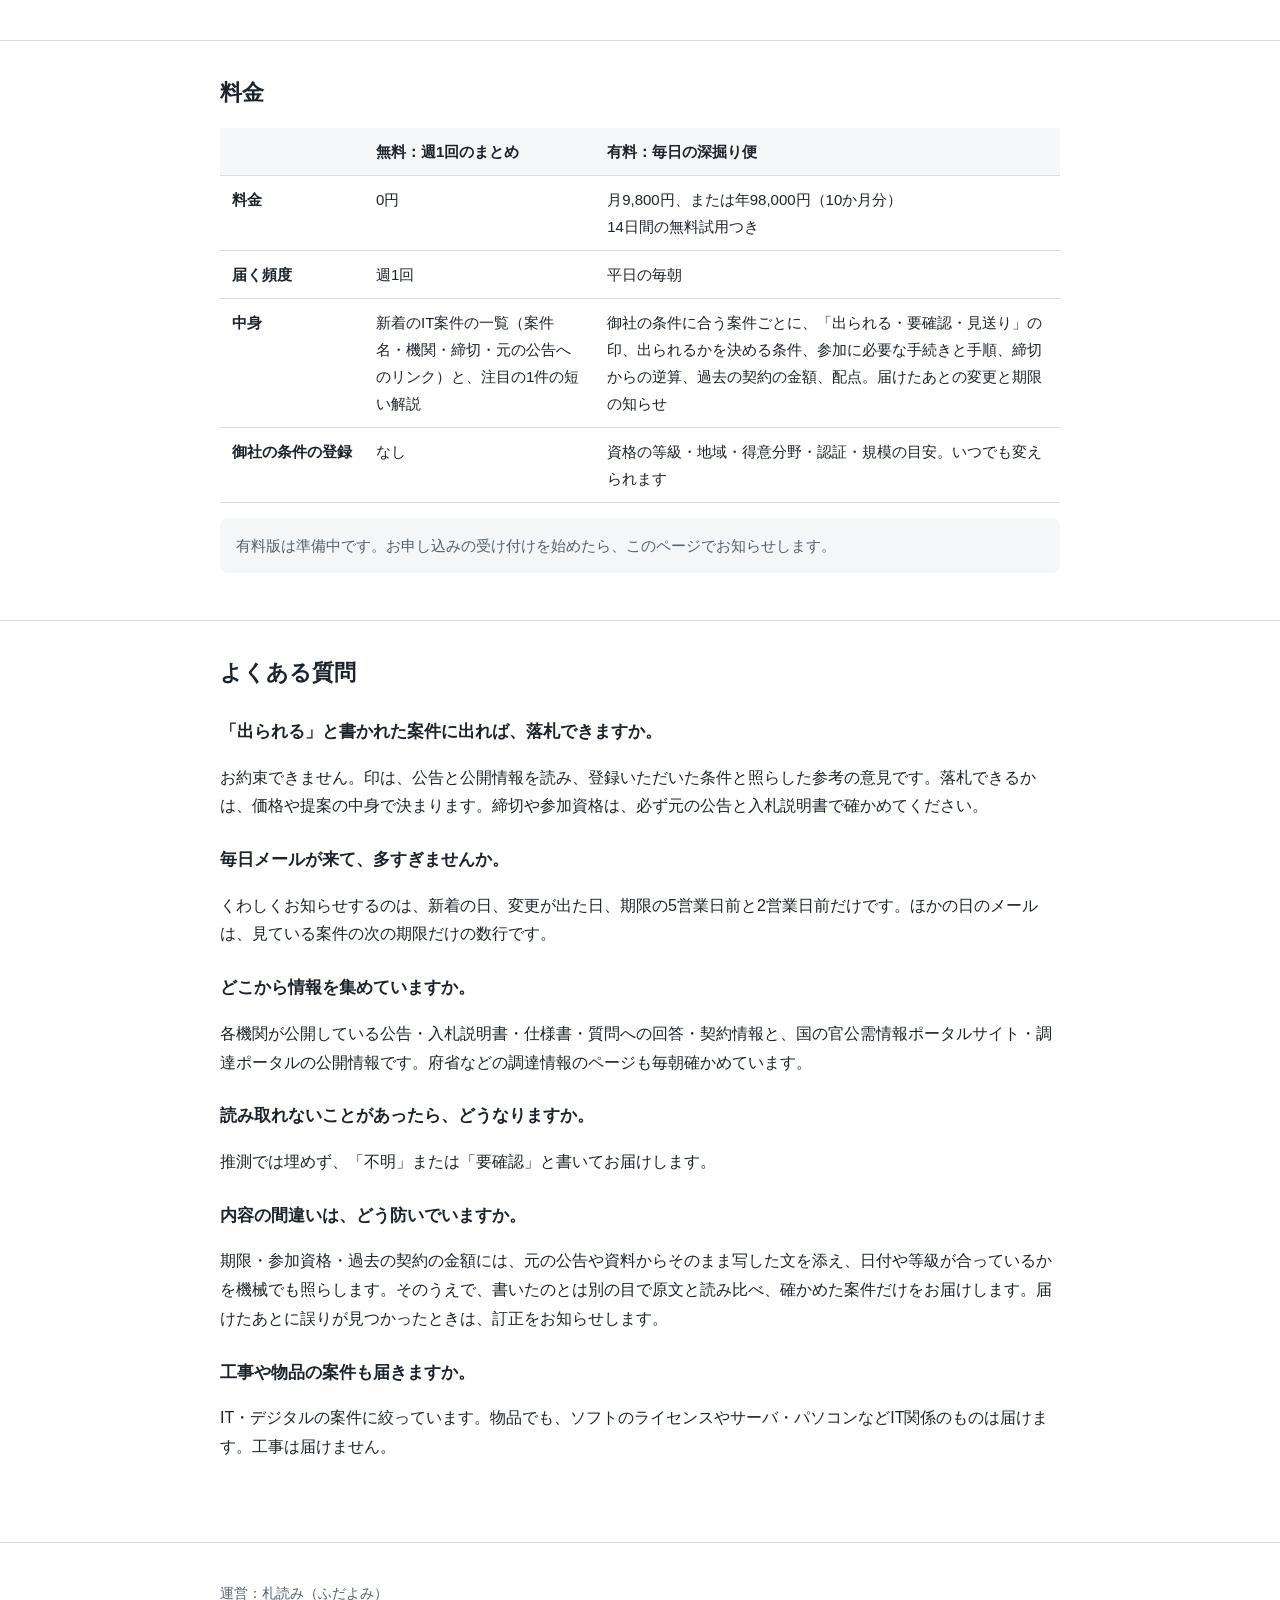
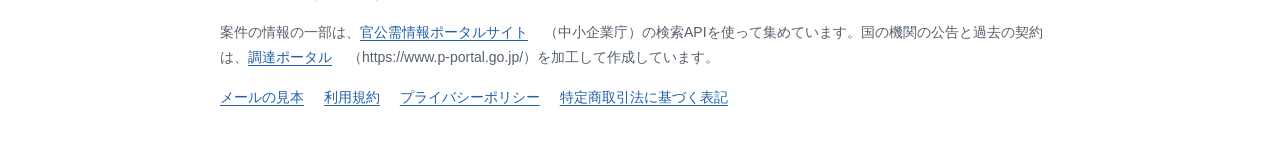
==== commit 0813a843: "特定商取引法に基づく表記のページを公開する（Stripeの審査のため先に） Co-Authored-By: Claude Opus 5.5 <noreply@anthropic.com> Claude" ====
--- a/index.html
+++ b/index.html
@@ -27,7 +27,7 @@
       <p class="lead">新着のIT・デジタル案件から御社の資格と得意分野に合うものを選び、「出られる・要確認・見送り」の印、参加に必要な手続きと期限、過去の契約の金額を添えてメールでお届けします。届けたあとも、条件の変更と期限をお知らせします。</p>
       <div class="actions">
         <a class="btn primary" href="samples/">メールの見本を見る</a>
-        <a class="btn secondary" href="#price">14日間の無料試用・申し込み</a>
+        <span class="btn secondary" aria-disabled="true">無料の週1回のまとめ（準備中）</span>
       </div>
     </div>
   </div>
@@ -104,8 +104,7 @@
           </tbody>
         </table>
       </div>
-      <p class="cta-row"><a class="btn primary" href="SIGNUP_FORM_URL">14日間の無料試用を始める</a> <a class="btn secondary" href="SIGNUP_FORM_URL">無料の週1回のまとめに登録する</a></p>
-      <p class="note">お申し込みはGoogleフォームで受け付けます（3分ほど）。試用の間は料金はかかりません。続けてお使いになる場合だけ、試用の終わりまでにお支払いの手続きをお願いします。くわしくは<a href="terms.html">利用規約</a>と<a href="tokushoho.html">特定商取引法に基づく表記</a>をご覧ください。</p>
+      <p class="note">有料版は準備中です。お申し込みの受け付けを始めたら、このページでお知らせします。</p>
     </div>
   </section>
 
